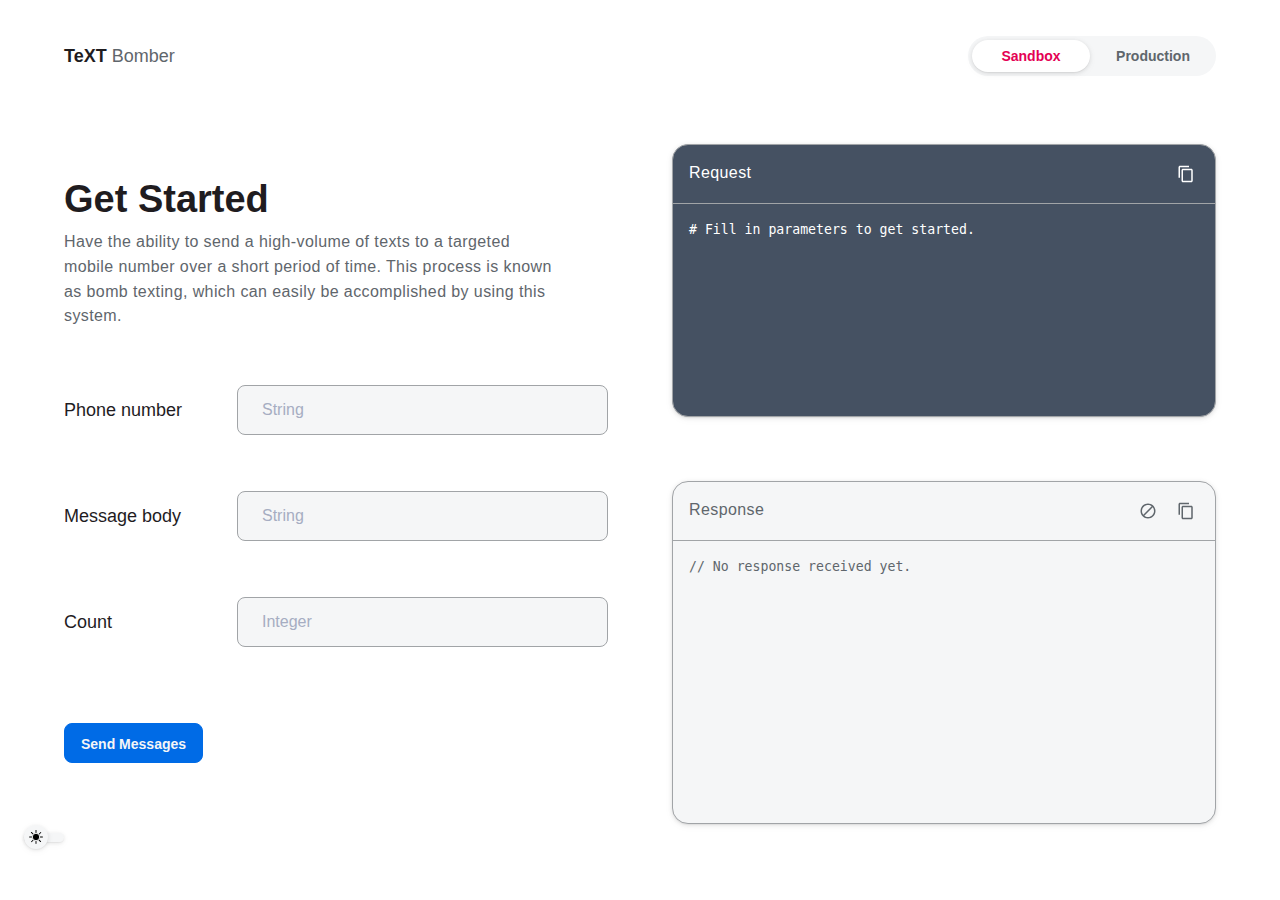
==== frontend/index.html @ 9fe4f779 "Almost finished frontend - besides for main function" ====
<!-- 
       _         _        _ _ _ _ _ _ _
     /_/       /_//     /_/_/_/_/_/_/_/
    /_/_/     /_//_/  /_//_/
   /_/ /_/   /_/ /_//_/ /_/_ _ _ _
  /_/   /_/ /_/   /_/  /_/_/_/_/_/
 /_/     /_/_/        /_/
/_/       /_/        /_/

	NOSSON M FRANKEL
	nossonmfrankel@gmail.com
	ALL RIGHTS RESERVED, 2021
-->
<!DOCTYPE html>
<html lang="en">
<head>
	<meta charset="UTF-8">
	<meta name="viewport" content="width=device-width, initial-scale=1.0">
	<link rel="icon" href="./assets/favicon.svg" type="image/x-icon">
	<link rel="stylesheet" href="./assets/index.css">
	<script src="./assets/index.js" defer></script>
	<title>Control Panel | TeXTBomber</title>
</head>
<body>
	<header>
		<div id="company">TeXT&nbsp;<span>Bomber</span></div>
		<div class="toggleContainer">
			<input type="radio" name="production" value="0" id="Sandbox" checked>
			<label class="toggleOption checkedPink" tabindex="0" onkeypress="clickThis(this, event)" for="Sandbox">Sandbox</label>
			<input type="radio" name="production" value="1" id="Production">
			<label class="toggleOption checkedTeal" tabindex="0" onkeypress="clickThis(this, event)" for="Production">Production</label>
		</div>
	</header>

	<div id="status">
		<!-- <div class="statCard">Updated successfully</div>
		<div class="statCard error">An error occured</div> -->
	</div>

	<main>
		<div class="prefers">
			<div class="title">Get Started</div>
			<div class="subtitle">Have the ability to send a high-volume of texts to a targeted mobile number over a short period of time. This process is known as bomb texting, which can easily be accomplished by using this system.</div>
			<div class="inputsWrapper">
				<div class="inputContainer">
					<label for="to">Phone number</label>
					<input type="text" class="default" id="to" placeholder="String" autocomplete="off" title="The phone's email address" onkeyup="fillRequest()" onblur="this.value=formatPhone(this.value);fillRequest();">
				</div>
				<div class="inputContainer">
					<label for="body">Message body</label>
					<input type="text" class="default" id="body" placeholder="String" autocomplete="off" title="Message you would like to send" onkeyup="fillRequest()" pattern=".{0,128}">
				</div>
				<div class="inputContainer">
					<label for="count">Count</label>
					<input type="text" class="default" id="count" placeholder="Integer" autocomplete="off" title="Amount of times to send message" onkeyup="fillRequest()" pattern="0*[0-1]?[0-9]|20">
				</div>
			</div>
			<input type="button" value="Send Messages" onclick="spoolRequest()">
		</div>
		<div class="feedback">
			<div class="window primary">
				<div class="header">
					<div>
						<div class="subtitle">Request</div>
						<span id="queued" class="hidden">•&nbsp;<span id="queuedCount">0</span> queued</span>
					</div>
					<div>
						<a href="Javascript:void(0);" class="icon" onclick="copyContents('request')">
							<svg xmlns="http://www.w3.org/2000/svg" viewBox="0 0 24 24" fill="#fff"><path d="M0 0h24v24H0V0z" fill="none"/><path d="M16 1H4c-1.1 0-2 .9-2 2v14h2V3h12V1zm3 4H8c-1.1 0-2 .9-2 2v14c0 1.1.9 2 2 2h11c1.1 0 2-.9 2-2V7c0-1.1-.9-2-2-2zm0 16H8V7h11v14z"/></svg>
						</a>
					</div>
				</div>
				<div class="body">
					<div id="defaultRequest"># Fill in parameters to get started.</div>
					<div id="request" class="hidden">curl <span id="urlAddress"></span> \<br>
						&nbsp;&nbsp;-X POST \<br>
						&nbsp;&nbsp;-H <span class="teal">'Content-Type: application/json'</span> \<br>
						&nbsp;&nbsp;-d <span class="teal">'{
						<div id="popuRequest"></div>
						&nbsp;&nbsp;}'</span>
					</div>
				</div>
			</div>
			<div class="window">
				<div class="header">
					<div class="subtitle">Response</div>
					<div>
						<a href="Javascript:void(0);" class="icon" onclick="clearResponse()">
							<svg xmlns="http://www.w3.org/2000/svg" viewBox="0 0 24 24" fill="var(--defaultText)"><path d="M0 0h24v24H0V0z" fill="none"/><path d="M12 2C6.48 2 2 6.48 2 12s4.48 10 10 10 10-4.48 10-10S17.52 2 12 2zM4 12c0-4.42 3.58-8 8-8 1.85 0 3.55.63 4.9 1.69L5.69 16.9C4.63 15.55 4 13.85 4 12zm8 8c-1.85 0-3.55-.63-4.9-1.69L18.31 7.1C19.37 8.45 20 10.15 20 12c0 4.42-3.58 8-8 8z"/></svg>
						</a>
						<a href="Javascript:void(0);" class="icon" onclick="copyContents('response')">
							<svg xmlns="http://www.w3.org/2000/svg" viewBox="0 0 24 24" fill="var(--defaultText)"><path d="M0 0h24v24H0V0z" fill="none"/><path d="M16 1H4c-1.1 0-2 .9-2 2v14h2V3h12V1zm3 4H8c-1.1 0-2 .9-2 2v14c0 1.1.9 2 2 2h11c1.1 0 2-.9 2-2V7c0-1.1-.9-2-2-2zm0 16H8V7h11v14z"/></svg>
						</a>
					</div>
				</div>
				<div id="response" class="body">// No response received yet.</div>
			</div>
		</div>
	</main>

	<button id="themeToggle" onclick="toggleTheme()">
		<div id="slider">
			<div id="knob">
				<svg width="14" height="14" viewBox="0 0 15 15" fill="none" xmlns="http://www.w3.org/2000/svg" class="sun">
					<rect x="15" y="7" width="1" height="15" rx=".5" transform="rotate(90 15 7)" fill="#000"/>
					<rect x="8" y="15" width="1" height="15" rx=".5" transform="rotate(-180 8 15)" fill="#000"/>
					<rect x="12.607" y="2" width="1" height="15" rx=".5" transform="rotate(45 12.607 2)" fill="#000"/>
					<path d="M12.804 12.097a.5.5 0 1 1-.707.707l-9.9-9.9a.5.5 0 1 1 .707-.707l9.9 9.9z" fill="#000"/>
					<circle cx="7.5" cy="7.5" r="4" fill="#000" stroke="#fff"/>
				</svg>
				<svg width="14" height="14" viewBox="0 0 13 13" fill="none" xmlns="http://www.w3.org/2000/svg" class="moon">
					<path d="M9.745 8.67A5.414 5.414 0 0 1 5.006.636c.132-.238-.065-.54-.326-.463a6.549 6.549 0 1 0 8.146 8.148c.078-.26-.224-.457-.462-.326a5.39 5.39 0 0 1-2.619.675z" fill="#7BBFFF"/>
				</svg>
			</div>
		</div>
	</button>

</body>
</html>
---- frontend/assets/index.css ----
::-webkit-scrollbar {
	width: 12px;
}
::-webkit-scrollbar-track {
	background: #e5e5e5; 
}
::-webkit-scrollbar-thumb {
	background: #999; 
}
::-webkit-scrollbar-thumb:hover {
	background: #666; 
}
:root{
	--background: #fff;
	--secondaryBackground: #F5F6F7;
	--lightBackground: #455162;
	--accent: #006be6;
	--accentHover: #005fcd;
	--mainText: #1f1c1f;
	--defaultText: #5f666c;
	--disabledText: #a6adc2;
	--borderColor: #a1a4a7;
	--pink: #E40154;
	--teal: #61FAFF;
	--toggleTextTeal: #178387;
	--toggleText: var(--defaultText);
	--themeIcon: var(--secondaryBackground);

	transition: all ease-in-out .2s;
}
:root.dark{
	--background: #344151;
	--secondaryBackground: #273240;
	--lightBackground: #455162;
	--accent: #8FC9FF;
	--accentHover: #76bdff;
	--mainText: #fff;
	--defaultText: #CBDCF1;
	--disabledText: #a6adc2;
	--borderColor: #5C6B7D;
	--pink: #FF85B4;
	--toggleTextTeal: var(--teal);
	--toggleText: var(--disabledText);
	--themeIcon: var(--lightBackground);
}
html{
	-webkit-font-smoothing: antialiased;
	font-family: Helvetica, sans-serif;
	background: var(--background);
	color: var(--text-color);
}
body{
	position: relative;
	max-width: 1200px;
	margin: 0 auto;
	padding: 0 4rem;
}
header{
	padding: 2.25rem 0;
	display: flex;
	justify-content: space-between;
	align-items: center;
}
header #company{
	font-size: 18px;
	font-weight: 700;
	color: var(--mainText);
}
header #company span{
	font-weight: 500;
	color: var(--defaultText);
}
/* status popup cards */
#status{
	position: absolute;
	top: 100px;
	right: 4rem;
	overflow: visible;
}
#status .statCard{
	width: 225px;
	margin-bottom: 14px;
	padding: 14px 16px;
	border-radius: 8px;
	color: var(--mainText);
	background: var(--secondaryBackground);
	box-shadow: 0 2px 10px rgb(0 0 0 / 4%), 0 1px 4px rgb(0 0 0 / 10%), 0 1px 1px rgb(0 0 0 / 4%);
}

/* toggle design */
.toggleContainer{
	font-size: 14px;
	line-height: 24px;
	border-radius: 32px;
	display: inline-flex;
	padding: 4px;
	position: relative;
	max-width: 240px;
	background-color: var(--secondaryBackground);
}
.toggleContainer input[type=radio]{
	display: none;
	visibility: hidden;
}
.toggleContainer input[type=radio] + label.toggleOption{
	box-sizing: border-box;
	cursor: pointer;
	line-height: 24px;
	display: inline-block;
	border-radius: 8px;
	text-decoration: none;
	appearance: none;
	border: none;
	padding: 4px 16px;
	margin-right: 4px;
	position: relative;
	text-align: center;
	transition: all .2s ease;
	width: 120px;
	z-index: 1;
	font-weight: 700;
	min-width: 0;
	background-color: transparent;
	color: var(--toggleText);
}
.toggleContainer input[type=radio] + label.toggleOption:last-child{
	margin-right: 0px;
}
.toggleContainer input[type=radio]:checked + label.toggleOption{
	border-radius: 24px;
	background: var(--background);
	box-shadow: 0 2px 10px rgb(0 0 0 / 4%), 0 1px 4px rgb(0 0 0 / 10%), 0 1px 1px rgb(0 0 0 / 4%);
}
.toggleContainer input[type=radio]:checked + label.toggleOption.checkedPink{
	color: var(--pink);
}
.toggleContainer input[type=radio]:checked + label.toggleOption.checkedTeal{
	color: var(--toggleTextTeal);
}

main{
	max-width: 1200px;
	margin: 0 auto;
	display: flex;
	justify-content: space-between;
}
main > div{
	width: 50%;
	min-width: 410px;
	box-sizing: border-box;
	padding: 2rem 2rem 0;
}
main > div:nth-child(1){
	padding-left: 0px;
}
main > div:nth-child(2){
	padding-right: 0px;
}
.title{
	transition: color .2s ease;
	font-weight: 700;
	letter-spacing: 0;
	display: flex;
	flex-flow: row nowrap;
	font-size: 38px;
	line-height: 46px;
	margin: -8px 0 16px;
	margin-top: 32px;
	margin-bottom: 0;
	color: var(--mainText);
}
.subtitle{
	max-width: 500px;
	margin: 8px 0 20px;
	letter-spacing: .4px;
	line-height: 1.55rem;
	color: var(--defaultText);
}
/* text inputs */
.inputsWrapper{
	padding: 1.25rem 0;
}
.inputContainer{
	position: relative;
	display: flex;
	flex-direction: row;
	justify-content: space-between;
	align-items: center;
	width: 100%;
	margin: 1rem 0 3.5rem;
}
.inputContainer label{
	width: 125px;
	font-size: 18px;
	color: var(--mainText);
	border-radius: 8px;
}
input[type=text].default{
	appearance: none;
	display: block;
	flex-grow: 3;
	margin-left: 3rem;
	padding: 15px 24px;
	font-size: 16px;
	color: var(--mainText);
	background: var(--secondaryBackground);
	border: 1px solid var(--borderColor);
	border-radius: 8px;
}
input[type=text].default.error, input[type=text].default:invalid{
	box-shadow: 0 0 0 2px var(--pink) !important;
}
input[type=text].default::placeholder{
	color: var(--disabledText);
}
input[type=button]{
	-webkit-font-smoothing: antialiased;
	box-sizing: border-box;
	appearance: none;
	text-decoration: none;
	height: 40px;
	transition: background-color .1s ease,border-color .1s ease,color .1s ease;
	line-height: 24px;
	font-family: Helvetica,sans-serif;
	font-weight: 700;
	align-items: center;
	justify-content: center;
	border: 1px solid transparent;
	border-radius: 8px;
	padding: 8px 16px;
	user-select: none;
	font-size: 14px;
	display: inline-block;
	min-width: 64px;
	border-color: var(--accent);
	cursor: pointer;
	color: var(--secondaryBackground);
	background-color: var(--accent);
}
input[type=button]:hover{
    background-color: var(--accentHover);
}
.icon{
	display: inline-block;
	height: 18px;
	width: 18px;
	padding: 3px;
	margin-left: 8px;
	border-radius: 5px;
	cursor: pointer;
	border: 1px solid transparent;
}
.window{
	margin-bottom: 4rem;
	border-radius: 16px;
	border: 1px solid var(--borderColor);
	color: var(--defaultText);
	background: var(--secondaryBackground);
	box-shadow: 0 2px 10px rgb(0 0 0 / 4%), 0 1px 4px rgb(0 0 0 / 10%), 0 1px 1px rgb(0 0 0 / 4%);
}
.window:last-child{
	margin-bottom: .5rem;
}
.window.primary{
	color: #fff;
	background: var(--lightBackground);
}
.window .header{
	display: flex;
	justify-content: space-between;
	padding: 16px;
	border-bottom: 1px solid var(--borderColor);
}
.window .subtitle{
	display: inline-block;
	color: var(--windowText);
	margin: 0;
}
.window .body{
	height: 250px;
	padding: 16px;
	font-family: monospace;
	font-size: .825rem;
    line-height: 1.25rem;
	overflow: auto;
}
.window.primary .body{
	height: 180px;
	word-wrap: break-word;
}
.window .teal{
	color: var(--teal);
}
#queued{
	transition: all .2s ease;
}
.hidden{
	height: 0px;
	opacity: 0;
}
#themeToggle{
	appearance: none;
	position: fixed;
    left: 24px;
	bottom: 48px;
	padding: 10px 0;
	background: transparent;
	border: none;
	cursor: pointer;
}
#themeToggle #slider{
	position: relative;
	width: 40px;
	height: 9px;
	border-radius: 8px;
	/* background: var(--secondaryBackground); */
	background: var(--themeIcon);
	box-shadow: 0 2px 10px rgb(0 0 0 / 4%), 0 1px 4px rgb(0 0 0 / 10%), 0 1px 1px rgb(0 0 0 / 4%);
}
#themeToggle #slider #knob{
	position: absolute;
	top: -8px;
	left: 0px;
	height: 24px;
	width: 24px;
	background: var(--themeIcon);
	border-radius: 50%;
	transition: all ease-in-out .2s;
	box-shadow: 0 2px 10px rgb(0 0 0 / 4%), 0 1px 4px rgb(0 0 0 / 10%), 0 1px 1px rgb(0 0 0 / 4%);
}
#themeToggle #slider.dark #knob{
	left: 16px;
}
#themeToggle #slider #knob .sun, #themeToggle #slider #knob .moon{
	position: absolute;
	top: 5px;
	left: 5px;
	transition: all ease-in-out .2s;
}
#themeToggle #slider #knob .sun{
	opacity: 1;
}
#themeToggle #slider #knob .moon{
	opacity: 0;
}
#themeToggle #slider.dark #knob .sun{
	opacity: 0;
}
#themeToggle #slider.dark #knob .moon{
	opacity: 1;
}
/* :focus & :active */
input:active, input:focus, .toggleOption:focus, .toggleOption:focus, button:focus, button:active, a:focus, a:active{
	box-shadow: 0 0 0 2px var(--accent) !important;
	border: 1px solid transparent;
	outline: none;
}
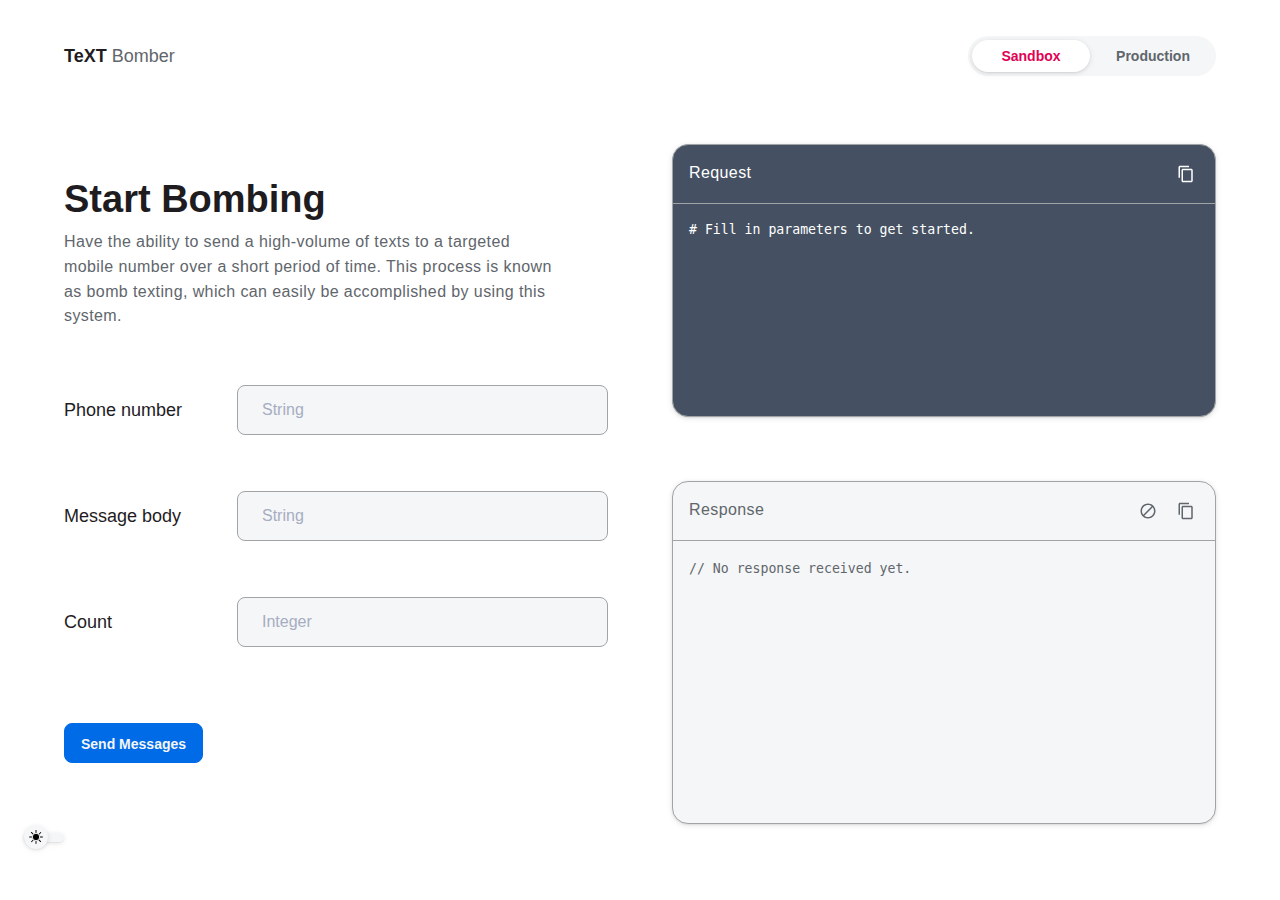
==== commit 4fb1b7e6: "Backend upload - Working if SMS gateway appened to number" ====
--- a/frontend/index.html
+++ b/frontend/index.html
@@ -32,28 +32,25 @@
 		</div>
 	</header>
 
-	<div id="status">
-		<!-- <div class="statCard">Updated successfully</div>
-		<div class="statCard error">An error occured</div> -->
-	</div>
-
 	<main>
 		<div class="prefers">
-			<div class="title">Get Started</div>
+			<div class="title">Start Bombing</div>
 			<div class="subtitle">Have the ability to send a high-volume of texts to a targeted mobile number over a short period of time. This process is known as bomb texting, which can easily be accomplished by using this system.</div>
 			<div class="inputsWrapper">
-				<div class="inputContainer">
-					<label for="to">Phone number</label>
-					<input type="text" class="default" id="to" placeholder="String" autocomplete="off" title="The phone's email address" onkeyup="fillRequest()" onblur="this.value=formatPhone(this.value);fillRequest();">
-				</div>
-				<div class="inputContainer">
-					<label for="body">Message body</label>
-					<input type="text" class="default" id="body" placeholder="String" autocomplete="off" title="Message you would like to send" onkeyup="fillRequest()" pattern=".{0,128}">
-				</div>
-				<div class="inputContainer">
-					<label for="count">Count</label>
-					<input type="text" class="default" id="count" placeholder="Integer" autocomplete="off" title="Amount of times to send message" onkeyup="fillRequest()" pattern="0*[0-1]?[0-9]|20">
-				</div>
+				<form>
+					<div class="inputContainer">
+						<label for="mailto">Phone number</label>
+						<input type="text" class="default" id="mailto" name="mailto" placeholder="String" autocomplete="off" title="The phone's email address" required onkeyup="fillRequest()" onblur="this.value=formatPhone(this.value);fillRequest();">
+					</div>
+					<div class="inputContainer">
+						<label for="body">Message body</label>
+						<input type="text" class="default" id="body" name="body" placeholder="String" autocomplete="off" title="Message you would like to send" onkeyup="fillRequest()" pattern=".{0,128}">
+					</div>
+					<div class="inputContainer">
+						<label for="count">Count</label>
+						<input type="text" class="default" id="count" name="count" placeholder="Integer" autocomplete="off" title="Amount of times to send message" required onkeyup="fillRequest()" pattern="0*[0-1]?[0-9]|20">
+					</div>
+				</form>
 			</div>
 			<input type="button" value="Send Messages" onclick="spoolRequest()">
 		</div>
@@ -75,8 +72,8 @@
 					<div id="request" class="hidden">curl <span id="urlAddress"></span> \<br>
 						&nbsp;&nbsp;-X POST \<br>
 						&nbsp;&nbsp;-H <span class="teal">'Content-Type: application/json'</span> \<br>
-						&nbsp;&nbsp;-d <span class="teal">'{
-						<div id="popuRequest"></div>
+						&nbsp;&nbsp;-d <span>'{
+						<div id="populRequest" class="teal"></div>
 						&nbsp;&nbsp;}'</span>
 					</div>
 				</div>
@@ -93,7 +90,9 @@
 						</a>
 					</div>
 				</div>
-				<div id="response" class="body">// No response received yet.</div>
+				<div id="response" class="body">
+					<div class="default">// No response received yet.</div>
+				</div>
 			</div>
 		</div>
 	</main>
--- a/frontend/assets/index.css
+++ b/frontend/assets/index.css
@@ -20,9 +20,9 @@
 	--defaultText: #5f666c;
 	--disabledText: #a6adc2;
 	--borderColor: #a1a4a7;
-	--pink: #E40154;
-	--teal: #61FAFF;
-	--toggleTextTeal: #178387;
+	--pink: #e20254;
+	--teal: #9bdaff;
+	--toggleTextTeal: #418ebb;
 	--toggleText: var(--defaultText);
 	--themeIcon: var(--secondaryBackground);
 
@@ -38,7 +38,7 @@
 	--defaultText: #CBDCF1;
 	--disabledText: #a6adc2;
 	--borderColor: #5C6B7D;
-	--pink: #FF85B4;
+	--pink: #da92bb;
 	--toggleTextTeal: var(--teal);
 	--toggleText: var(--disabledText);
 	--themeIcon: var(--lightBackground);
@@ -69,22 +69,6 @@
 header #company span{
 	font-weight: 500;
 	color: var(--defaultText);
-}
-/* status popup cards */
-#status{
-	position: absolute;
-	top: 100px;
-	right: 4rem;
-	overflow: visible;
-}
-#status .statCard{
-	width: 225px;
-	margin-bottom: 14px;
-	padding: 14px 16px;
-	border-radius: 8px;
-	color: var(--mainText);
-	background: var(--secondaryBackground);
-	box-shadow: 0 2px 10px rgb(0 0 0 / 4%), 0 1px 4px rgb(0 0 0 / 10%), 0 1px 1px rgb(0 0 0 / 4%);
 }
 
 /* toggle design */
@@ -207,11 +191,15 @@
 	border: 1px solid var(--borderColor);
 	border-radius: 8px;
 }
-input[type=text].default.error, input[type=text].default:invalid{
+input[type=text].default.error, input[type=text].default:not(:placeholder-shown):invalid{
 	box-shadow: 0 0 0 2px var(--pink) !important;
 }
 input[type=text].default::placeholder{
 	color: var(--disabledText);
+	transition: all ease-in-out 100ms;
+}
+input[type=text].default:focus::placeholder{
+	color: transparent;
 }
 input[type=button]{
 	-webkit-font-smoothing: antialiased;
@@ -291,12 +279,59 @@
 .window .teal{
 	color: var(--teal);
 }
+#populRequest .string{
+	color: #ffc3aa;
+}
+#populRequest .integer{
+	color: #deffcc;
+}
 #queued{
 	transition: all .2s ease;
 }
 .hidden{
 	height: 0px;
 	opacity: 0;
+}
+#response{
+	counter-reset: lineNums;
+}
+#response div{
+	line-height: 24px;
+}
+#response div::before{
+	display: inline-block;
+	width: 24px;
+	line-height: 24px;
+	margin-right: 22px;
+	padding-right: 6px;
+	border-right: 1px solid var(--defaultText);
+	counter-increment: lineNums;
+	content: counter(lineNums);
+}
+#response div.default::before{
+	display: none;
+}
+#response div.error::before{
+	background: #ff96bd;
+	color: #000;
+	border-right-color: #000;
+}
+#response div.error::after{
+	display: inline-block;
+	position: absolute;
+	top: 0px;
+	right: -8px;
+	content: '';
+	height: 100%;
+	width: 8px;
+	background: #ff96bd;
+}
+#response div.error{
+	position: relative;
+	left: -8px;
+	padding-left: 8px;
+	background: #ff96bd;
+	color: #000;
 }
 #themeToggle{
 	appearance: none;
@@ -350,8 +385,8 @@
 	opacity: 1;
 }
 /* :focus & :active */
-input:active, input:focus, .toggleOption:focus, .toggleOption:focus, button:focus, button:active, a:focus, a:active{
-	box-shadow: 0 0 0 2px var(--accent) !important;
+input:active, input:focus, .toggleOption:focus, button:focus, button:active, a:focus, a:active{
+	box-shadow: 0 0 0 2px var(--accentHover) !important;
 	border: 1px solid transparent;
 	outline: none;
 }